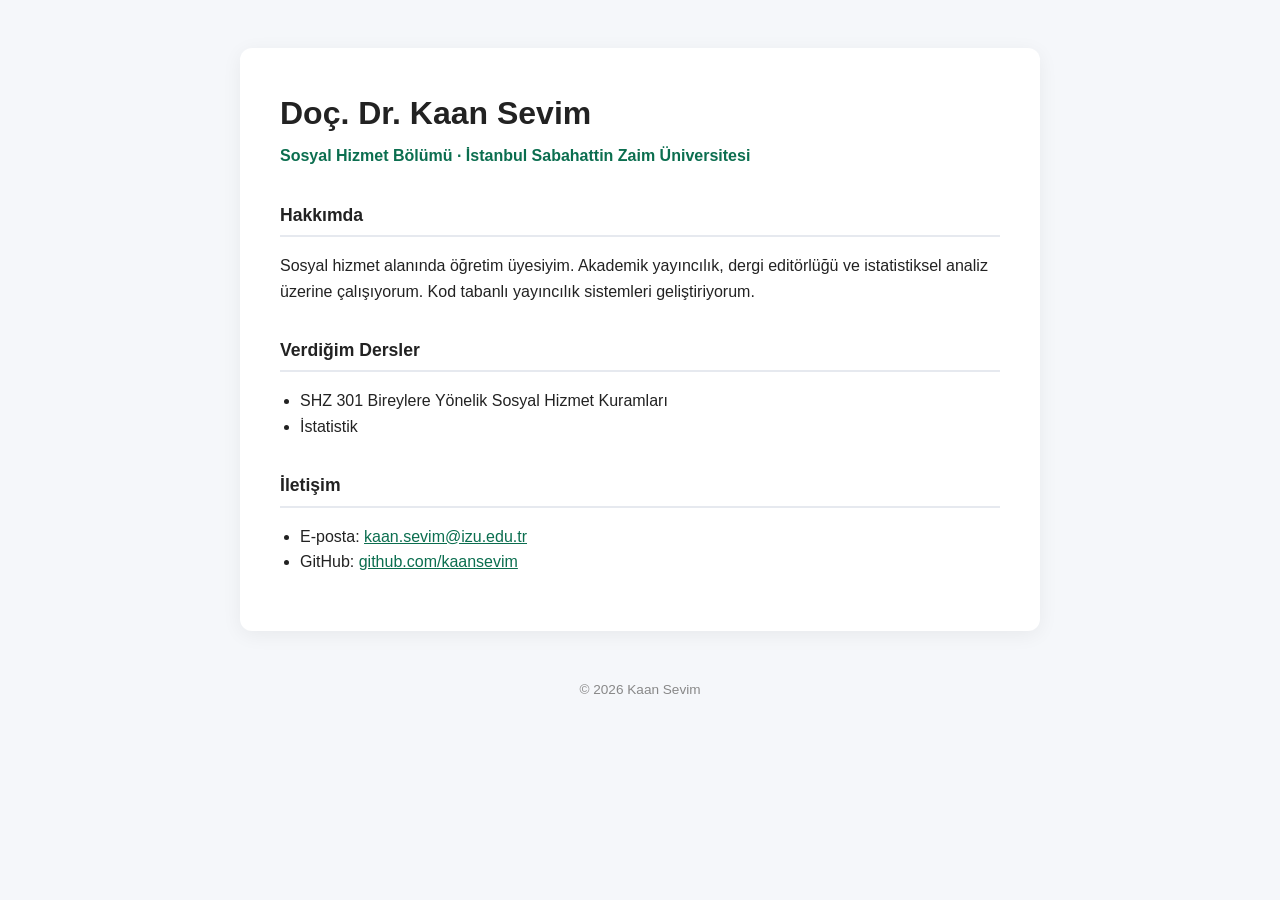
==== index.html @ d4bedd45 "Kişisel sayfa eklendi" ====
<!DOCTYPE html>
<html lang="tr">
<head>
  <meta charset="UTF-8">
  <meta name="viewport" content="width=device-width, initial-scale=1.0">
  <title>Kaan Sevim</title>
  <style>
    /* Genel görünüm */
    body {
      margin: 0;
      font-family: -apple-system, "Segoe UI", Roboto, Arial, sans-serif;
      background: #f5f7fa;
      color: #222;
      line-height: 1.6;
    }
    .kart {
      max-width: 720px;
      margin: 48px auto;
      background: #fff;
      padding: 40px;
      border-radius: 12px;
      box-shadow: 0 4px 20px rgba(0,0,0,0.06);
    }
    h1 { margin: 0; font-size: 2rem; }
    .unvan { color: #0b6e4f; font-weight: 600; margin-top: 4px; }
    h2 {
      font-size: 1.1rem;
      margin-top: 32px;
      border-bottom: 2px solid #e6e9ef;
      padding-bottom: 6px;
    }
    ul { padding-left: 20px; }
    a { color: #0b6e4f; }
    footer { text-align: center; color: #888; font-size: 0.85rem; margin-bottom: 32px; }
  </style>
</head>
<body>

  <div class="kart">
    <!-- Başlık -->
    <h1>Doç. Dr. Kaan Sevim</h1>
    <div class="unvan">Sosyal Hizmet Bölümü · İstanbul Sabahattin Zaim Üniversitesi</div>

    <!-- Hakkımda -->
    <h2>Hakkımda</h2>
    <p>
      Sosyal hizmet alanında öğretim üyesiyim. Akademik yayıncılık, dergi editörlüğü
      ve istatistiksel analiz üzerine çalışıyorum. Kod tabanlı yayıncılık sistemleri
      geliştiriyorum.
    </p>

    <!-- Dersler -->
    <h2>Verdiğim Dersler</h2>
    <ul>
      <li>SHZ 301 Bireylere Yönelik Sosyal Hizmet Kuramları</li>
      <li>İstatistik</li>
    </ul>

    <!-- İletişim -->
    <h2>İletişim</h2>
    <ul>
      <li>E-posta: <a href="mailto:kaan.sevim@izu.edu.tr">kaan.sevim@izu.edu.tr</a></li>
      <li>GitHub: <a href="https://github.com/kaansevim">github.com/kaansevim</a></li>
    </ul>
  </div>

  <footer>© 2026 Kaan Sevim</footer>

</body>
</html>
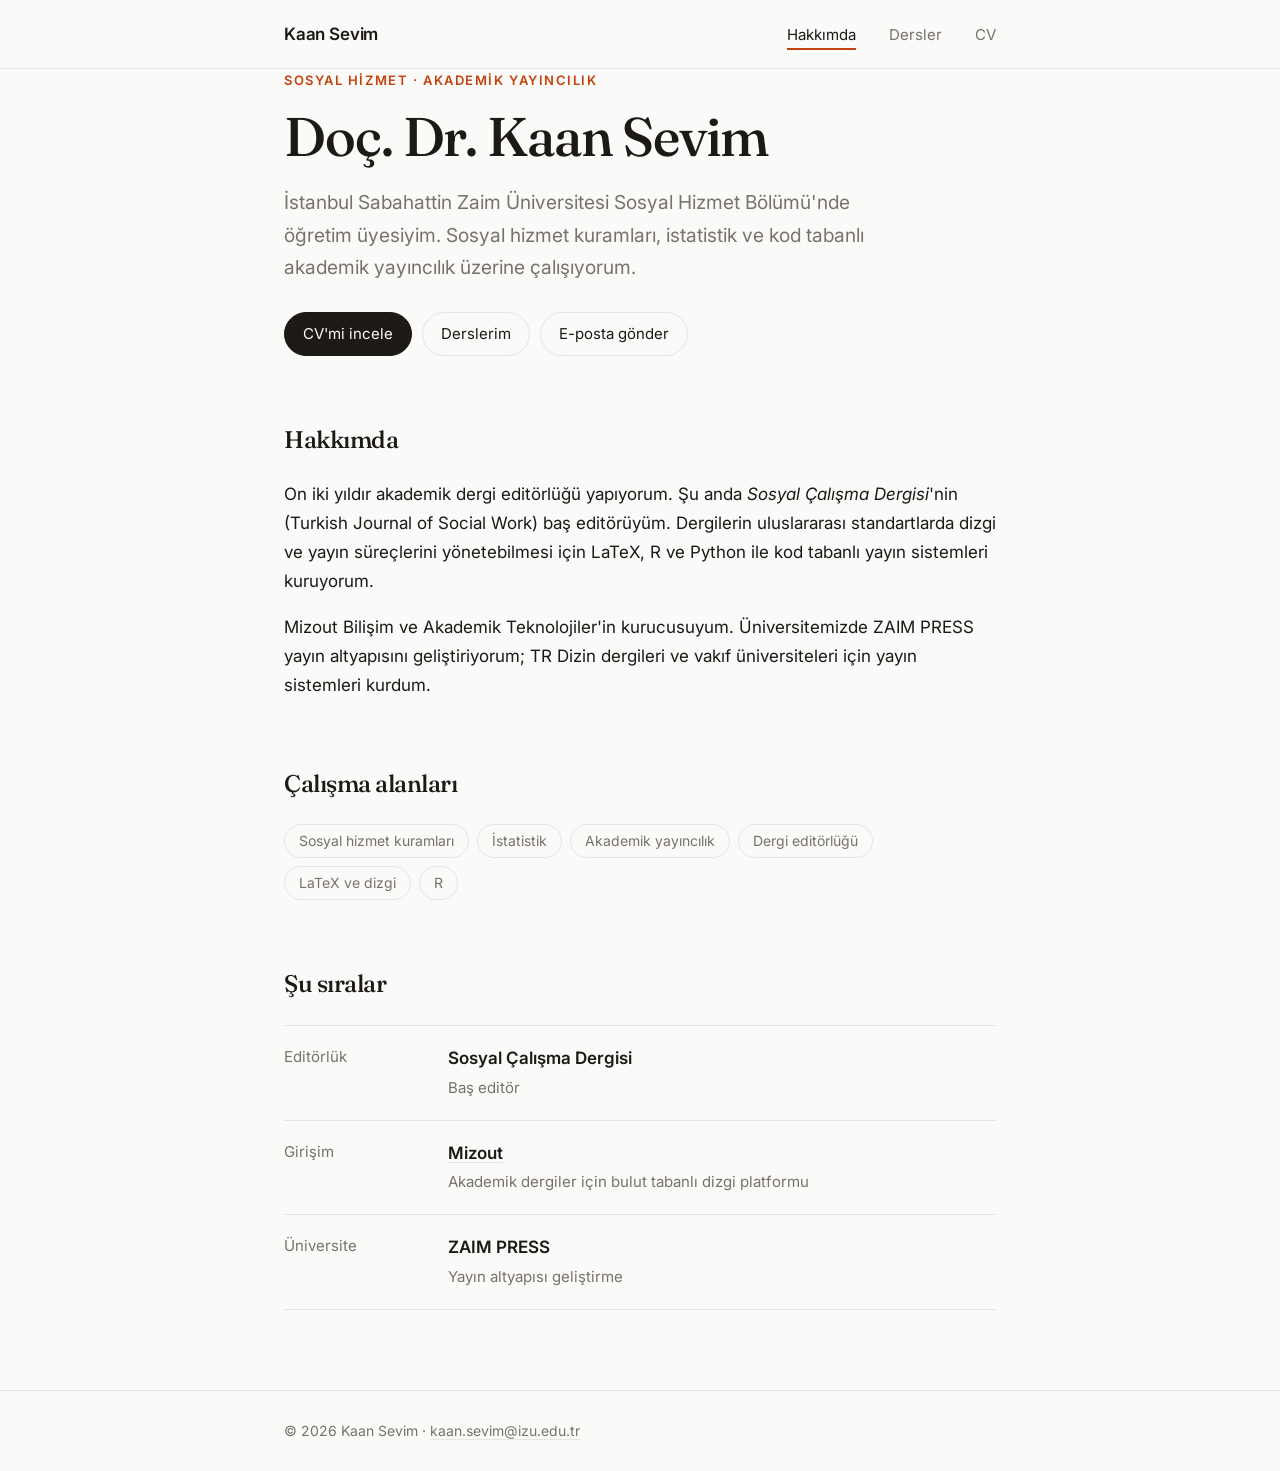
==== commit 74c409bb: "Yeni tasarım: Hakkımda, Dersler, CV" ====
--- a/index.html
+++ b/index.html
@@ -3,68 +3,68 @@
 <head>
   <meta charset="UTF-8">
   <meta name="viewport" content="width=device-width, initial-scale=1.0">
+  <link rel="preconnect" href="https://fonts.googleapis.com">
+  <link rel="preconnect" href="https://fonts.gstatic.com" crossorigin>
+  <link href="https://fonts.googleapis.com/css2?family=Fraunces:opsz,wght@9..144,500&family=Inter:wght@400;600&display=swap" rel="stylesheet">
+  <link rel="stylesheet" href="style.css">
   <title>Kaan Sevim</title>
-  <style>
-    /* Genel görünüm */
-    body {
-      margin: 0;
-      font-family: -apple-system, "Segoe UI", Roboto, Arial, sans-serif;
-      background: #f5f7fa;
-      color: #222;
-      line-height: 1.6;
-    }
-    .kart {
-      max-width: 720px;
-      margin: 48px auto;
-      background: #fff;
-      padding: 40px;
-      border-radius: 12px;
-      box-shadow: 0 4px 20px rgba(0,0,0,0.06);
-    }
-    h1 { margin: 0; font-size: 2rem; }
-    .unvan { color: #0b6e4f; font-weight: 600; margin-top: 4px; }
-    h2 {
-      font-size: 1.1rem;
-      margin-top: 32px;
-      border-bottom: 2px solid #e6e9ef;
-      padding-bottom: 6px;
-    }
-    ul { padding-left: 20px; }
-    a { color: #0b6e4f; }
-    footer { text-align: center; color: #888; font-size: 0.85rem; margin-bottom: 32px; }
-  </style>
 </head>
 <body>
-
-  <div class="kart">
-    <!-- Başlık -->
-    <h1>Doç. Dr. Kaan Sevim</h1>
-    <div class="unvan">Sosyal Hizmet Bölümü · İstanbul Sabahattin Zaim Üniversitesi</div>
-
-    <!-- Hakkımda -->
-    <h2>Hakkımda</h2>
-    <p>
-      Sosyal hizmet alanında öğretim üyesiyim. Akademik yayıncılık, dergi editörlüğü
-      ve istatistiksel analiz üzerine çalışıyorum. Kod tabanlı yayıncılık sistemleri
-      geliştiriyorum.
-    </p>
-
-    <!-- Dersler -->
-    <h2>Verdiğim Dersler</h2>
-    <ul>
-      <li>SHZ 301 Bireylere Yönelik Sosyal Hizmet Kuramları</li>
-      <li>İstatistik</li>
-    </ul>
-
-    <!-- İletişim -->
-    <h2>İletişim</h2>
-    <ul>
-      <li>E-posta: <a href="mailto:kaan.sevim@izu.edu.tr">kaan.sevim@izu.edu.tr</a></li>
-      <li>GitHub: <a href="https://github.com/kaansevim">github.com/kaansevim</a></li>
-    </ul>
+<header class="nav">
+  <div class="wrap">
+    <a class="logo" href="index.html">Kaan Sevim</a>
+    <nav>
+      <a href="index.html" class="active">Hakkımda</a>
+      <a href="dersler.html">Dersler</a>
+      <a href="cv.html">CV</a>
+    </nav>
+  </div>
+</header>
+<main class="wrap">
+  <div class="eyebrow">Sosyal Hizmet · Akademik Yayıncılık</div>
+  <h1>Doç. Dr. Kaan Sevim</h1>
+  <p class="lead">
+    İstanbul Sabahattin Zaim Üniversitesi Sosyal Hizmet Bölümü'nde öğretim üyesiyim.
+    Sosyal hizmet kuramları, istatistik ve kod tabanlı akademik yayıncılık üzerine çalışıyorum.
+  </p>
+  <div class="links">
+    <a class="btn primary" href="cv.html">CV'mi incele</a>
+    <a class="btn" href="dersler.html">Derslerim</a>
+    <a class="btn" href="mailto:kaan.sevim@izu.edu.tr">E-posta gönder</a>
   </div>
 
-  <footer>© 2026 Kaan Sevim</footer>
+  <h2>Hakkımda</h2>
+  <p>
+    On iki yıldır akademik dergi editörlüğü yapıyorum. Şu anda
+    <em>Sosyal Çalışma Dergisi</em>'nin (Turkish Journal of Social Work) baş editörüyüm.
+    Dergilerin uluslararası standartlarda dizgi ve yayın süreçlerini yönetebilmesi için
+    LaTeX, R ve Python ile kod tabanlı yayın sistemleri kuruyorum.
+  </p>
+  <p>
+    Mizout Bilişim ve Akademik Teknolojiler'in kurucusuyum. Üniversitemizde
+    ZAIM PRESS yayın altyapısını geliştiriyorum; TR Dizin dergileri ve vakıf
+    üniversiteleri için yayın sistemleri kurdum.
+  </p>
 
+  <h2>Çalışma alanları</h2>
+  <ul class="tags">
+    <li>Sosyal hizmet kuramları</li>
+    <li>İstatistik</li>
+    <li>Akademik yayıncılık</li>
+    <li>Dergi editörlüğü</li>
+    <li>LaTeX ve dizgi</li>
+    <li>R</li>
+  </ul>
+
+  <h2>Şu sıralar</h2>
+  <ul class="rows">
+    <li><div class="when">Editörlük</div><div class="what"><strong>Sosyal Çalışma Dergisi</strong><span>Baş editör</span></div></li>
+    <li><div class="when">Girişim</div><div class="what"><strong><a href="https://mizout.com.tr">Mizout</a></strong><span>Akademik dergiler için bulut tabanlı dizgi platformu</span></div></li>
+    <li><div class="when">Üniversite</div><div class="what"><strong>ZAIM PRESS</strong><span>Yayın altyapısı geliştirme</span></div></li>
+  </ul>
+</main>
+<footer>
+  <div class="wrap">© 2026 Kaan Sevim · <a href="mailto:kaan.sevim@izu.edu.tr">kaan.sevim@izu.edu.tr</a></div>
+</footer>
 </body>
 </html>
--- a/style.css
+++ b/style.css
@@ -0,0 +1,107 @@
+/* ========== Temel ayarlar ========== */
+:root {
+  --bg: #fafaf9;
+  --text: #1c1917;
+  --muted: #78716c;
+  --line: #e7e5e4;
+  --accent: #c2410c;
+  --card: #ffffff;
+}
+@media (prefers-color-scheme: dark) {
+  :root {
+    --bg: #141312;
+    --text: #f5f5f4;
+    --muted: #a8a29e;
+    --line: #2e2b29;
+    --accent: #fb923c;
+    --card: #1c1a19;
+  }
+}
+* { box-sizing: border-box; }
+body {
+  margin: 0;
+  background: var(--bg);
+  color: var(--text);
+  font-family: "Inter", -apple-system, "Segoe UI", sans-serif;
+  font-size: 17px;
+  line-height: 1.7;
+  -webkit-font-smoothing: antialiased;
+}
+a { color: inherit; text-decoration-color: var(--line); text-underline-offset: 3px; }
+a:hover { color: var(--accent); text-decoration-color: var(--accent); }
+.wrap { max-width: 760px; margin: 0 auto; padding: 0 24px; }
+
+/* ========== Üst menü ========== */
+header.nav { border-bottom: 1px solid var(--line); }
+header.nav .wrap {
+  display: flex; justify-content: space-between; align-items: center;
+  height: 68px;
+}
+.logo { font-weight: 600; text-decoration: none; letter-spacing: -0.01em; }
+nav a {
+  margin-left: 28px; text-decoration: none; color: var(--muted); font-size: 15px;
+}
+nav a.active { color: var(--text); border-bottom: 2px solid var(--accent); padding-bottom: 4px; }
+
+/* ========== Başlıklar ========== */
+main { padding: 72px 0 40px; }
+h1, h2 { font-family: "Fraunces", Georgia, serif; font-weight: 500; letter-spacing: -0.02em; }
+h1 { font-size: clamp(2.4rem, 6vw, 3.4rem); line-height: 1.1; margin: 0 0 12px; }
+h2 { font-size: 1.5rem; margin: 64px 0 20px; }
+.eyebrow {
+  font-size: 13px; text-transform: uppercase; letter-spacing: 0.12em;
+  color: var(--accent); font-weight: 600; margin-bottom: 16px;
+}
+.lead { font-size: 1.2rem; color: var(--muted); max-width: 600px; }
+
+/* ========== Etiketler ========== */
+.tags { display: flex; flex-wrap: wrap; gap: 8px; padding: 0; list-style: none; }
+.tags li {
+  border: 1px solid var(--line); border-radius: 999px;
+  padding: 4px 14px; font-size: 14px; color: var(--muted);
+}
+
+/* ========== Satır listesi (CV ve dersler) ========== */
+.rows { list-style: none; padding: 0; margin: 0; }
+.rows li {
+  display: grid; grid-template-columns: 140px 1fr; gap: 24px;
+  padding: 18px 0; border-top: 1px solid var(--line);
+}
+.rows li:last-child { border-bottom: 1px solid var(--line); }
+.rows .when { color: var(--muted); font-size: 15px; font-variant-numeric: tabular-nums; }
+.rows .what strong { display: block; font-weight: 600; }
+.rows .what span { color: var(--muted); font-size: 15px; }
+
+/* ========== Ders kartları ========== */
+.cards { display: grid; gap: 16px; }
+.card {
+  background: var(--card); border: 1px solid var(--line); border-radius: 14px;
+  padding: 24px 28px;
+}
+.card .code { font-size: 13px; font-weight: 600; color: var(--accent); letter-spacing: 0.06em; }
+.card h3 { margin: 6px 0 8px; font-size: 1.15rem; font-weight: 600; }
+.card p { margin: 0; color: var(--muted); font-size: 15px; }
+.card .meta { margin-top: 14px; font-size: 13px; color: var(--muted); }
+
+/* ========== Butonlar ========== */
+.links { display: flex; flex-wrap: wrap; gap: 10px; margin-top: 28px; }
+.btn {
+  display: inline-block; padding: 8px 18px; border-radius: 999px;
+  border: 1px solid var(--line); text-decoration: none; font-size: 15px;
+}
+.btn.primary { background: var(--text); color: var(--bg); border-color: var(--text); }
+.btn.primary:hover { background: var(--accent); border-color: var(--accent); color: #fff; }
+
+/* ========== Alt bilgi ========== */
+footer { border-top: 1px solid var(--line); margin-top: 80px; }
+footer .wrap { padding: 28px 24px; font-size: 14px; color: var(--muted); }
+
+/* ========== Doldurulacak yerler (yayından önce düzelt) ========== */
+.doldur { outline: 1.5px dashed var(--accent); outline-offset: 2px; border-radius: 4px; }
+
+/* ========== Mobil ========== */
+@media (max-width: 600px) {
+  main { padding-top: 48px; }
+  nav a { margin-left: 16px; }
+  .rows li { grid-template-columns: 1fr; gap: 2px; }
+}
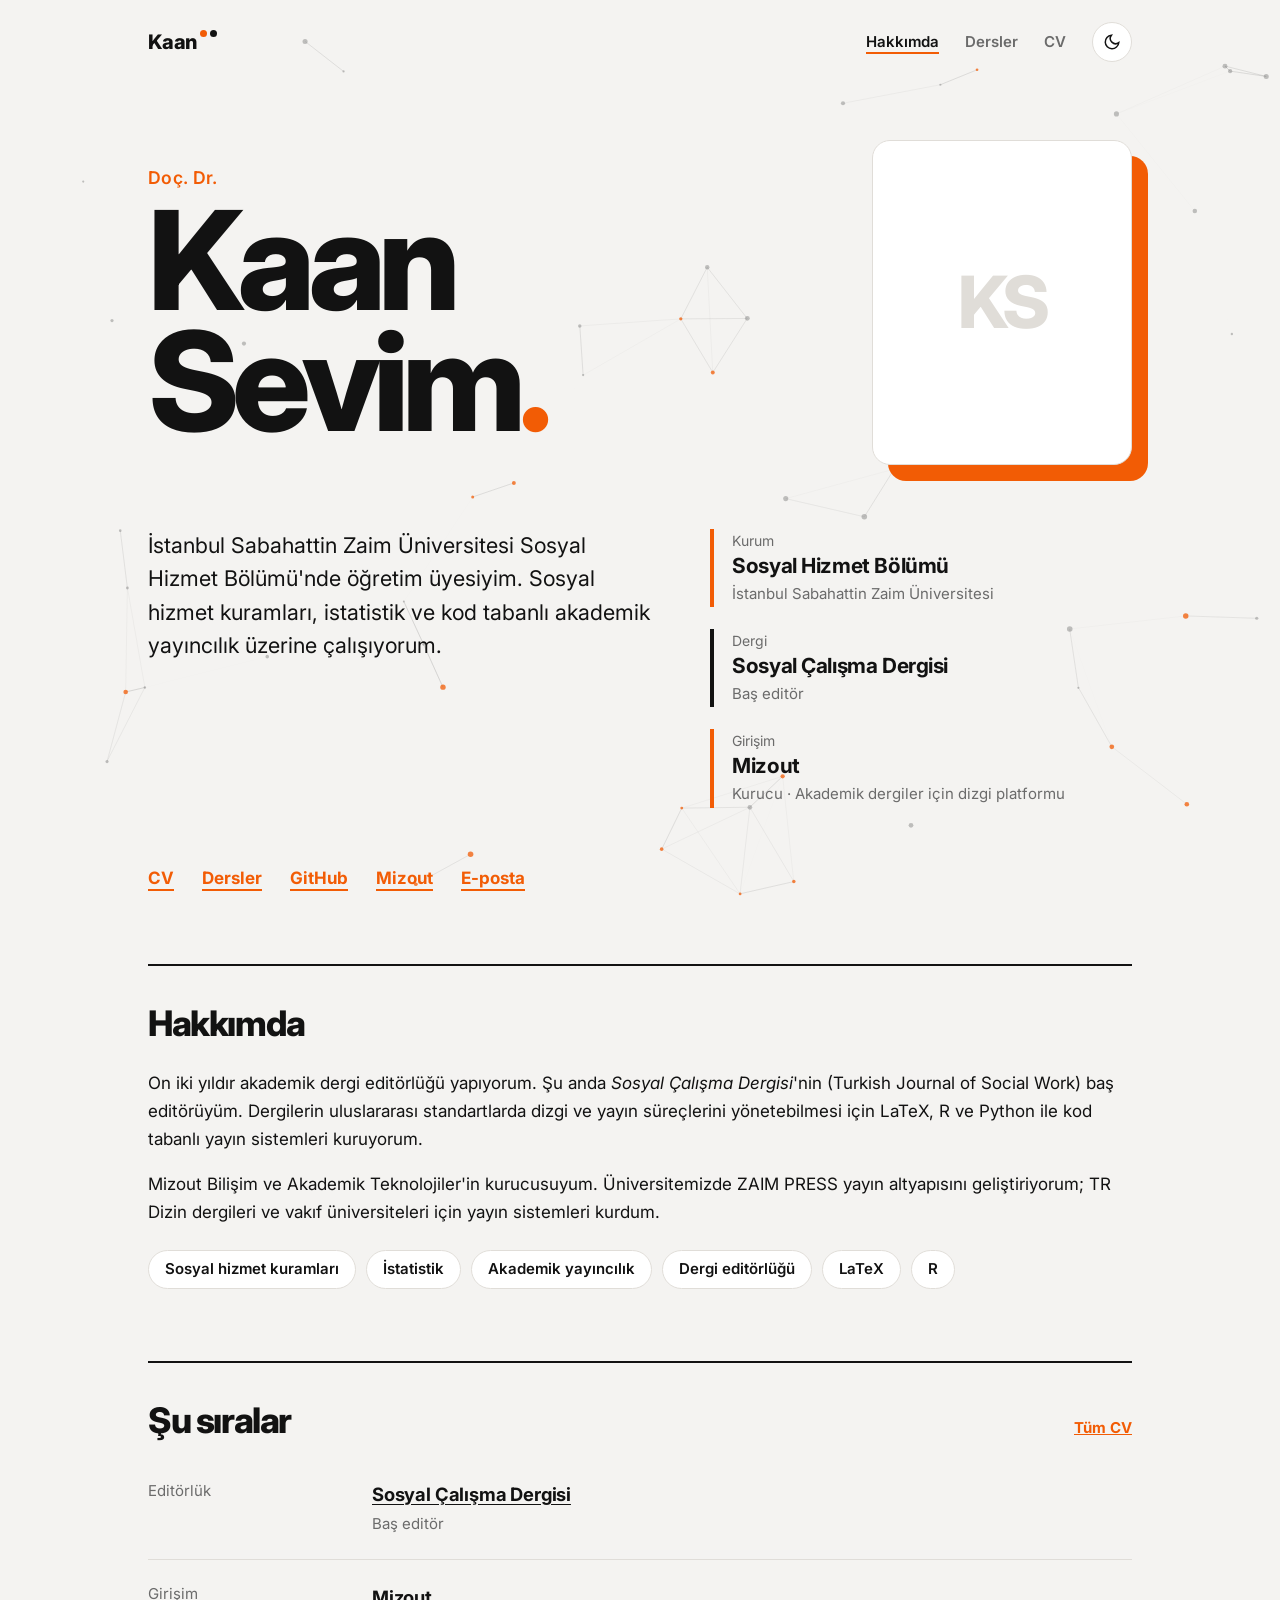
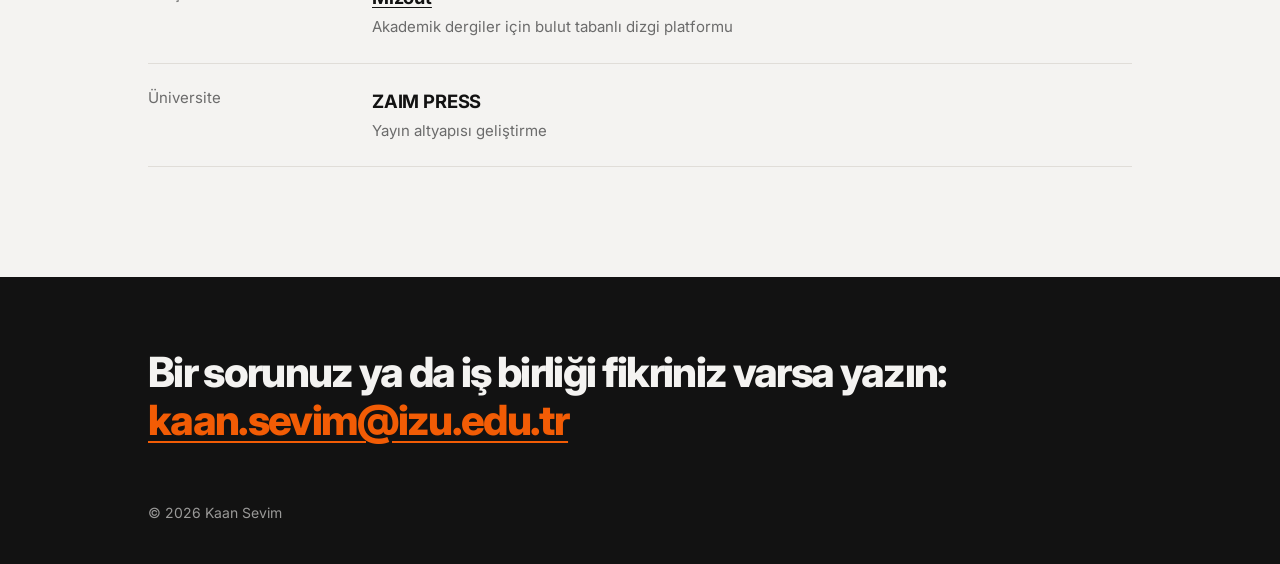
==== commit 58ce7ab2: "Yeni tasarım" ====
--- a/index.html
+++ b/index.html
@@ -3,68 +3,94 @@
 <head>
   <meta charset="UTF-8">
   <meta name="viewport" content="width=device-width, initial-scale=1.0">
+  <script>try{var t=localStorage.getItem("tema");if(t)document.documentElement.dataset.theme=t}catch(e){}</script>
   <link rel="preconnect" href="https://fonts.googleapis.com">
   <link rel="preconnect" href="https://fonts.gstatic.com" crossorigin>
-  <link href="https://fonts.googleapis.com/css2?family=Fraunces:opsz,wght@9..144,500&family=Inter:wght@400;600&display=swap" rel="stylesheet">
+  <link href="https://fonts.googleapis.com/css2?family=Inter:wght@400;600;700;800&display=swap" rel="stylesheet">
   <link rel="stylesheet" href="style.css">
   <title>Kaan Sevim</title>
 </head>
 <body>
+<canvas class="bg-field" aria-hidden="true"></canvas>
 <header class="nav">
   <div class="wrap">
-    <a class="logo" href="index.html">Kaan Sevim</a>
+    <a class="logo" href="index.html">Kaan<span class="dots"><i></i><i></i></span></a>
     <nav>
       <a href="index.html" class="active">Hakkımda</a>
       <a href="dersler.html">Dersler</a>
       <a href="cv.html">CV</a>
+      <button class="theme-btn" aria-label="Temayı değiştir">
+        <svg viewBox="0 0 24 24" fill="none" stroke="currentColor" stroke-width="2" stroke-linecap="round"><path d="M21 12.8A9 9 0 1 1 11.2 3a7 7 0 0 0 9.8 9.8z"/></svg>
+      </button>
     </nav>
   </div>
 </header>
 <main class="wrap">
-  <div class="eyebrow">Sosyal Hizmet · Akademik Yayıncılık</div>
-  <h1>Doç. Dr. Kaan Sevim</h1>
-  <p class="lead">
-    İstanbul Sabahattin Zaim Üniversitesi Sosyal Hizmet Bölümü'nde öğretim üyesiyim.
-    Sosyal hizmet kuramları, istatistik ve kod tabanlı akademik yayıncılık üzerine çalışıyorum.
-  </p>
-  <div class="links">
-    <a class="btn primary" href="cv.html">CV'mi incele</a>
-    <a class="btn" href="dersler.html">Derslerim</a>
-    <a class="btn" href="mailto:kaan.sevim@izu.edu.tr">E-posta gönder</a>
+  <div class="hero">
+    <div class="reveal">
+      <div class="eyebrow">Doç. Dr.</div>
+      <h1>Kaan<br>Sevim<span class="dot">.</span></h1>
+    </div>
+    <!-- Fotoğraf: klasöre foto.jpg koyarsan burada görünür; yoksa baş harfler çıkar -->
+    <div class="photo reveal d1">
+      <span class="initials">KS</span>
+      <img src="foto.jpg" alt="Kaan Sevim" onerror="this.remove()">
+    </div>
   </div>
 
-  <h2>Hakkımda</h2>
-  <p>
-    On iki yıldır akademik dergi editörlüğü yapıyorum. Şu anda
-    <em>Sosyal Çalışma Dergisi</em>'nin (Turkish Journal of Social Work) baş editörüyüm.
-    Dergilerin uluslararası standartlarda dizgi ve yayın süreçlerini yönetebilmesi için
-    LaTeX, R ve Python ile kod tabanlı yayın sistemleri kuruyorum.
-  </p>
-  <p>
-    Mizout Bilişim ve Akademik Teknolojiler'in kurucusuyum. Üniversitemizde
-    ZAIM PRESS yayın altyapısını geliştiriyorum; TR Dizin dergileri ve vakıf
-    üniversiteleri için yayın sistemleri kurdum.
-  </p>
+  <div class="intro">
+    <p class="lead reveal d2">
+      İstanbul Sabahattin Zaim Üniversitesi Sosyal Hizmet Bölümü'nde öğretim üyesiyim.
+      Sosyal hizmet kuramları, istatistik ve kod tabanlı akademik yayıncılık üzerine çalışıyorum.
+    </p>
+    <div class="facts reveal d3">
+      <div class="fact"><small>Kurum</small><strong>Sosyal Hizmet Bölümü</strong><span>İstanbul Sabahattin Zaim Üniversitesi</span></div>
+      <div class="fact"><small>Dergi</small><strong>Sosyal Çalışma Dergisi</strong><span>Baş editör</span></div>
+      <div class="fact"><small>Girişim</small><strong>Mizout</strong><span>Kurucu · Akademik dergiler için dizgi platformu</span></div>
+    </div>
+  </div>
 
-  <h2>Çalışma alanları</h2>
-  <ul class="tags">
-    <li>Sosyal hizmet kuramları</li>
-    <li>İstatistik</li>
-    <li>Akademik yayıncılık</li>
-    <li>Dergi editörlüğü</li>
-    <li>LaTeX ve dizgi</li>
-    <li>R</li>
-  </ul>
+  <div class="links">
+    <a href="cv.html">CV</a>
+    <a href="dersler.html">Dersler</a>
+    <a href="https://github.com/kaansevim">GitHub</a>
+    <a href="https://mizout.com.tr">Mizout</a>
+    <a href="mailto:kaan.sevim@izu.edu.tr">E-posta</a>
+  </div>
 
-  <h2>Şu sıralar</h2>
-  <ul class="rows">
-    <li><div class="when">Editörlük</div><div class="what"><strong>Sosyal Çalışma Dergisi</strong><span>Baş editör</span></div></li>
-    <li><div class="when">Girişim</div><div class="what"><strong><a href="https://mizout.com.tr">Mizout</a></strong><span>Akademik dergiler için bulut tabanlı dizgi platformu</span></div></li>
-    <li><div class="when">Üniversite</div><div class="what"><strong>ZAIM PRESS</strong><span>Yayın altyapısı geliştirme</span></div></li>
-  </ul>
+  <section>
+    <div class="sec-head"><h2>Hakkımda</h2></div>
+    <p>
+      On iki yıldır akademik dergi editörlüğü yapıyorum. Şu anda <em>Sosyal Çalışma Dergisi</em>'nin
+      (Turkish Journal of Social Work) baş editörüyüm. Dergilerin uluslararası standartlarda dizgi ve
+      yayın süreçlerini yönetebilmesi için LaTeX, R ve Python ile kod tabanlı yayın sistemleri kuruyorum.
+    </p>
+    <p>
+      Mizout Bilişim ve Akademik Teknolojiler'in kurucusuyum. Üniversitemizde ZAIM PRESS yayın
+      altyapısını geliştiriyorum; TR Dizin dergileri ve vakıf üniversiteleri için yayın sistemleri kurdum.
+    </p>
+    <ul class="tags">
+      <li>Sosyal hizmet kuramları</li><li>İstatistik</li><li>Akademik yayıncılık</li>
+      <li>Dergi editörlüğü</li><li>LaTeX</li><li>R</li>
+    </ul>
+  </section>
+
+  <section>
+    <div class="sec-head"><h2>Şu sıralar</h2><a href="cv.html">Tüm CV</a></div>
+    <ul class="rows">
+      <li><div class="when">Editörlük</div><div class="what"><strong><a href="https://dergipark.org.tr/tr/pub/scd">Sosyal Çalışma Dergisi</a></strong><span>Baş editör</span></div></li>
+      <li><div class="when">Girişim</div><div class="what"><strong><a href="https://mizout.com.tr">Mizout</a></strong><span>Akademik dergiler için bulut tabanlı dizgi platformu</span></div></li>
+      <li><div class="when">Üniversite</div><div class="what"><strong>ZAIM PRESS</strong><span>Yayın altyapısı geliştirme</span></div></li>
+    </ul>
+  </section>
 </main>
-<footer>
-  <div class="wrap">© 2026 Kaan Sevim · <a href="mailto:kaan.sevim@izu.edu.tr">kaan.sevim@izu.edu.tr</a></div>
-</footer>
+<div class="band">
+  <div class="wrap">
+    <h2>Bir sorunuz ya da iş birliği fikriniz varsa yazın:<br>
+      <a class="mail" href="mailto:kaan.sevim@izu.edu.tr">kaan.sevim@izu.edu.tr</a></h2>
+    <div class="copy">© 2026 Kaan Sevim</div>
+  </div>
+</div>
+<script src="site.js"></script>
 </body>
 </html>
--- a/style.css
+++ b/style.css
@@ -1,107 +1,159 @@
-/* ========== Temel ayarlar ========== */
+/* =========================================================
+   Kaan Sevim — kişisel site
+   Renkler: turuncu + siyah + açık gri. Koyu tema destekli.
+   ========================================================= */
 :root {
-  --bg: #fafaf9;
-  --text: #1c1917;
-  --muted: #78716c;
-  --line: #e7e5e4;
-  --accent: #c2410c;
+  --bg: #f4f3f1;
+  --text: #121212;
+  --muted: #6b6b6b;
+  --line: #e0ddd8;
+  --accent: #f25c05;
+  --ink: #121212;
   --card: #ffffff;
+  --band: #121212;
+  --band-text: #f4f3f1;
+  color-scheme: light;
 }
+/* Sistem koyu temadaysa (kullanıcı açık seçmediyse) */
 @media (prefers-color-scheme: dark) {
-  :root {
-    --bg: #141312;
-    --text: #f5f5f4;
-    --muted: #a8a29e;
-    --line: #2e2b29;
-    --accent: #fb923c;
-    --card: #1c1a19;
+  :root:not([data-theme="light"]) {
+    --bg: #0e0e0e; --text: #f2f2f2; --muted: #9a9a9a; --line: #262626;
+    --accent: #ff7a2e; --ink: #f2f2f2; --card: #161616;
+    --band: #1b1b1b; --band-text: #f2f2f2; color-scheme: dark;
   }
 }
+/* Düğmeyle koyu tema seçildiyse */
+:root[data-theme="dark"] {
+  --bg: #0e0e0e; --text: #f2f2f2; --muted: #9a9a9a; --line: #262626;
+  --accent: #ff7a2e; --ink: #f2f2f2; --card: #161616;
+  --band: #1b1b1b; --band-text: #f2f2f2; color-scheme: dark;
+}
+
 * { box-sizing: border-box; }
+html { scroll-behavior: smooth; }
 body {
   margin: 0;
   background: var(--bg);
   color: var(--text);
   font-family: "Inter", -apple-system, "Segoe UI", sans-serif;
   font-size: 17px;
-  line-height: 1.7;
+  line-height: 1.65;
   -webkit-font-smoothing: antialiased;
+  transition: background .3s, color .3s;
 }
-a { color: inherit; text-decoration-color: var(--line); text-underline-offset: 3px; }
-a:hover { color: var(--accent); text-decoration-color: var(--accent); }
-.wrap { max-width: 760px; margin: 0 auto; padding: 0 24px; }
+a { color: inherit; }
+.wrap { max-width: 1040px; margin: 0 auto; padding: 0 28px; position: relative; z-index: 1; }
 
-/* ========== Üst menü ========== */
-header.nav { border-bottom: 1px solid var(--line); }
-header.nav .wrap {
-  display: flex; justify-content: space-between; align-items: center;
-  height: 68px;
+/* Hareketli arka plan (site.js çizer) */
+.bg-field { position: fixed; inset: 0; width: 100%; height: 100%; z-index: 0; pointer-events: none; }
+
+/* ---------- Üst menü ---------- */
+header.nav .wrap { display: flex; justify-content: space-between; align-items: center; height: 84px; }
+.logo { font-weight: 800; font-size: 1.25rem; text-decoration: none; letter-spacing: -0.03em; display: flex; align-items: flex-start; gap: 3px; }
+.dots { display: inline-flex; gap: 3px; margin-top: 4px; }
+.dots i { width: 7px; height: 7px; border-radius: 50%; background: var(--accent); }
+.dots i + i { background: var(--ink); }
+nav { display: flex; align-items: center; gap: 26px; }
+nav a { text-decoration: none; font-weight: 600; font-size: 15px; color: var(--muted); }
+nav a:hover, nav a.active { color: var(--text); }
+nav a.active { box-shadow: inset 0 -2px 0 var(--accent); }
+.theme-btn {
+  width: 40px; height: 40px; border-radius: 50%;
+  border: 1px solid var(--line); background: var(--card); color: var(--text);
+  cursor: pointer; display: grid; place-items: center;
 }
-.logo { font-weight: 600; text-decoration: none; letter-spacing: -0.01em; }
-nav a {
-  margin-left: 28px; text-decoration: none; color: var(--muted); font-size: 15px;
+.theme-btn svg { width: 18px; height: 18px; }
+
+/* ---------- Ana sayfa: büyük giriş ---------- */
+.hero { display: grid; grid-template-columns: 1fr 260px; gap: 48px; align-items: center; padding: 56px 0 40px; }
+.hero .eyebrow { font-weight: 600; color: var(--accent); letter-spacing: .02em; margin-bottom: 8px; font-size: 1.1rem; }
+.hero h1 {
+  margin: 0; font-weight: 800; letter-spacing: -0.055em; line-height: .88;
+  font-size: clamp(4rem, 12vw, 8.6rem);
 }
-nav a.active { color: var(--text); border-bottom: 2px solid var(--accent); padding-bottom: 4px; }
+.hero h1 .dot { color: var(--accent); }
 
-/* ========== Başlıklar ========== */
-main { padding: 72px 0 40px; }
-h1, h2 { font-family: "Fraunces", Georgia, serif; font-weight: 500; letter-spacing: -0.02em; }
-h1 { font-size: clamp(2.4rem, 6vw, 3.4rem); line-height: 1.1; margin: 0 0 12px; }
-h2 { font-size: 1.5rem; margin: 64px 0 20px; }
-.eyebrow {
-  font-size: 13px; text-transform: uppercase; letter-spacing: 0.12em;
-  color: var(--accent); font-weight: 600; margin-bottom: 16px;
+.photo {
+  position: relative; aspect-ratio: 4 / 5; border-radius: 18px; overflow: hidden;
+  background: var(--card); border: 1px solid var(--line);
+  box-shadow: 16px 16px 0 var(--accent);
+  display: grid; place-items: center;
 }
-.lead { font-size: 1.2rem; color: var(--muted); max-width: 600px; }
+.photo .initials { font-weight: 800; font-size: 4.5rem; letter-spacing: -0.05em; color: var(--line); }
+.photo img { position: absolute; inset: 0; width: 100%; height: 100%; object-fit: cover; }
 
-/* ========== Etiketler ========== */
-.tags { display: flex; flex-wrap: wrap; gap: 8px; padding: 0; list-style: none; }
-.tags li {
-  border: 1px solid var(--line); border-radius: 999px;
-  padding: 4px 14px; font-size: 14px; color: var(--muted);
+.intro { display: grid; grid-template-columns: 1.2fr 1fr; gap: 56px; padding: 24px 0 8px; }
+.intro .lead { font-size: 1.35rem; line-height: 1.55; margin: 0; }
+.facts { display: grid; gap: 22px; }
+.fact { border-left: 4px solid var(--accent); padding-left: 18px; }
+.fact:nth-child(2) { border-color: var(--ink); }
+.fact small { color: var(--muted); font-size: 14px; display: block; }
+.fact strong { font-size: 1.3rem; letter-spacing: -0.02em; display: block; line-height: 1.3; }
+.fact span { color: var(--muted); font-size: 15px; }
+
+.links { display: flex; flex-wrap: wrap; gap: 28px; padding: 48px 0 0; }
+.links a { font-weight: 700; color: var(--accent); text-underline-offset: 5px; text-decoration-thickness: 2px; }
+.links a:hover { color: var(--text); }
+
+/* ---------- İç sayfa başlığı ---------- */
+.page-head { padding: 64px 0 8px; }
+.page-head h1 { margin: 0; font-weight: 800; letter-spacing: -0.05em; line-height: .95; font-size: clamp(3.2rem, 9vw, 6rem); }
+.page-head h1 .dot { color: var(--accent); }
+.page-head p { font-size: 1.25rem; color: var(--muted); max-width: 620px; margin: 18px 0 0; }
+
+/* ---------- Bölümler ---------- */
+section { padding-top: 72px; }
+.sec-head { display: flex; justify-content: space-between; align-items: baseline; border-top: 2px solid var(--text); padding-top: 28px; margin-bottom: 8px; }
+h2 { margin: 0; font-size: 2.2rem; font-weight: 800; letter-spacing: -0.04em; }
+.sec-head a { font-weight: 700; color: var(--accent); font-size: 15px; }
+
+.rows { list-style: none; padding: 0; margin: 0; }
+.rows li { display: grid; grid-template-columns: 200px 1fr; gap: 24px; padding: 22px 0; border-bottom: 1px solid var(--line); }
+.rows .when { color: var(--muted); font-size: 15px; font-variant-numeric: tabular-nums; }
+.rows .what strong { display: block; font-size: 1.15rem; letter-spacing: -0.01em; }
+.rows .what span { color: var(--muted); font-size: 15px; }
+.rows a { text-underline-offset: 3px; }
+.rows a:hover { color: var(--accent); }
+
+.tags { display: flex; flex-wrap: wrap; gap: 10px; padding: 0; margin: 24px 0 0; list-style: none; }
+.tags li { border: 1px solid var(--line); background: var(--card); border-radius: 999px; padding: 6px 16px; font-size: 15px; font-weight: 600; }
+
+.cards { display: grid; grid-template-columns: repeat(auto-fit, minmax(300px, 1fr)); gap: 20px; margin-top: 24px; }
+.card {
+  background: var(--card); border: 1px solid var(--line); border-radius: 18px; padding: 28px;
+  transition: transform .2s, box-shadow .2s;
 }
+.card:hover { transform: translateY(-4px); box-shadow: 8px 8px 0 var(--accent); }
+.card .code { font-size: 13px; font-weight: 700; color: var(--accent); letter-spacing: .08em; }
+.card h3 { margin: 8px 0 10px; font-size: 1.35rem; letter-spacing: -0.02em; line-height: 1.25; }
+.card p { margin: 0; color: var(--muted); font-size: 15px; }
+.card .meta { margin-top: 18px; font-size: 13px; font-weight: 600; color: var(--muted); }
 
-/* ========== Satır listesi (CV ve dersler) ========== */
-.rows { list-style: none; padding: 0; margin: 0; }
-.rows li {
-  display: grid; grid-template-columns: 140px 1fr; gap: 24px;
-  padding: 18px 0; border-top: 1px solid var(--line);
-}
-.rows li:last-child { border-bottom: 1px solid var(--line); }
-.rows .when { color: var(--muted); font-size: 15px; font-variant-numeric: tabular-nums; }
-.rows .what strong { display: block; font-weight: 600; }
-.rows .what span { color: var(--muted); font-size: 15px; }
+.btns { display: flex; flex-wrap: wrap; gap: 10px; margin-top: 28px; }
+.btn { padding: 9px 20px; border-radius: 999px; border: 1px solid var(--line); background: var(--card); text-decoration: none; font-weight: 600; font-size: 15px; }
+.btn:hover { border-color: var(--accent); color: var(--accent); }
 
-/* ========== Ders kartları ========== */
-.cards { display: grid; gap: 16px; }
-.card {
-  background: var(--card); border: 1px solid var(--line); border-radius: 14px;
-  padding: 24px 28px;
-}
-.card .code { font-size: 13px; font-weight: 600; color: var(--accent); letter-spacing: 0.06em; }
-.card h3 { margin: 6px 0 8px; font-size: 1.15rem; font-weight: 600; }
-.card p { margin: 0; color: var(--muted); font-size: 15px; }
-.card .meta { margin-top: 14px; font-size: 13px; color: var(--muted); }
+/* ---------- İletişim bandı + alt bilgi ---------- */
+.band { background: var(--band); color: var(--band-text); margin-top: 110px; position: relative; z-index: 1; }
+.band .wrap { padding: 72px 28px 40px; }
+.band h2 { font-size: clamp(1.8rem, 4vw, 2.6rem); line-height: 1.15; }
+.band .mail { color: var(--accent); text-decoration-thickness: 2px; text-underline-offset: 6px; }
+.band .copy { margin-top: 56px; font-size: 14px; opacity: .6; }
 
-/* ========== Butonlar ========== */
-.links { display: flex; flex-wrap: wrap; gap: 10px; margin-top: 28px; }
-.btn {
-  display: inline-block; padding: 8px 18px; border-radius: 999px;
-  border: 1px solid var(--line); text-decoration: none; font-size: 15px;
-}
-.btn.primary { background: var(--text); color: var(--bg); border-color: var(--text); }
-.btn.primary:hover { background: var(--accent); border-color: var(--accent); color: #fff; }
-
-/* ========== Alt bilgi ========== */
-footer { border-top: 1px solid var(--line); margin-top: 80px; }
-footer .wrap { padding: 28px 24px; font-size: 14px; color: var(--muted); }
-
-/* ========== Doldurulacak yerler (yayından önce düzelt) ========== */
+/* Doldurulacak yerler — yayından önce düzelt, sonra bu sınıfı sil */
 .doldur { outline: 1.5px dashed var(--accent); outline-offset: 2px; border-radius: 4px; }
 
-/* ========== Mobil ========== */
-@media (max-width: 600px) {
-  main { padding-top: 48px; }
-  nav a { margin-left: 16px; }
+/* ---------- Açılış animasyonu ---------- */
+.reveal { opacity: 0; transform: translateY(18px); animation: up .7s ease forwards; }
+.reveal.d1 { animation-delay: .08s; } .reveal.d2 { animation-delay: .16s; } .reveal.d3 { animation-delay: .24s; }
+@keyframes up { to { opacity: 1; transform: none; } }
+@media (prefers-reduced-motion: reduce) { .reveal { animation: none; opacity: 1; transform: none; } }
+
+/* ---------- Mobil ---------- */
+@media (max-width: 760px) {
+  nav { gap: 16px; }
+  .hero { grid-template-columns: 1fr; padding-top: 32px; }
+  .photo { max-width: 220px; }
+  .intro { grid-template-columns: 1fr; gap: 32px; }
   .rows li { grid-template-columns: 1fr; gap: 2px; }
 }
